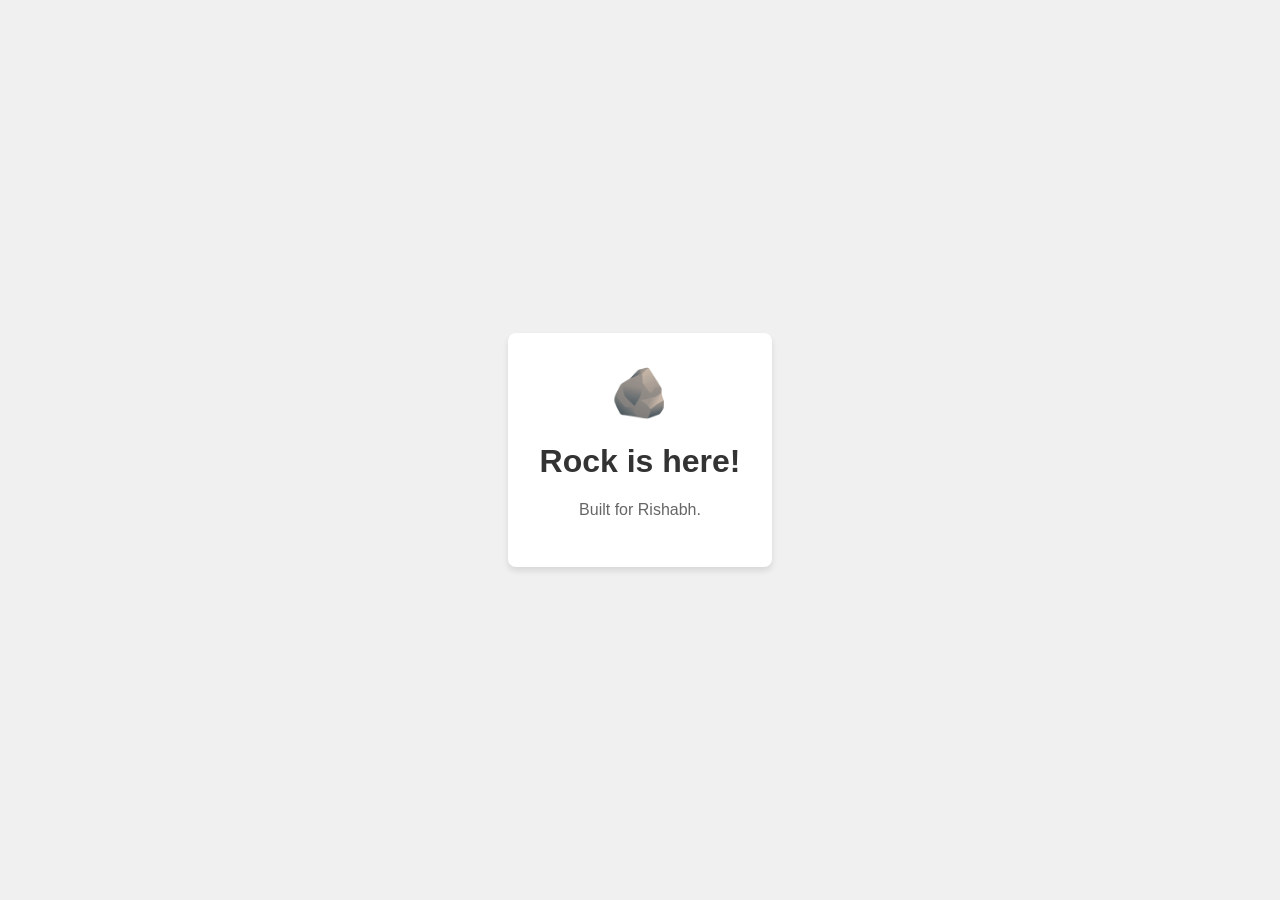
==== index.html @ fd7105ab "Initial one-page website" ====
<!DOCTYPE html>
<html lang="en">
<head>
    <meta charset="UTF-8">
    <meta name="viewport" content="width=device-width, initial-scale=1.0">
    <title>Rishabh & Rock</title>
    <style>
        body {
            font-family: sans-serif;
            display: flex;
            justify-content: center;
            align-items: center;
            height: 100vh;
            margin: 0;
            background-color: #f0f0f0;
        }
        .container {
            text-align: center;
            padding: 2rem;
            background: white;
            box-shadow: 0 4px 6px rgba(0,0,0,0.1);
            border-radius: 8px;
        }
        h1 { color: #333; }
        p { color: #666; }
        .emoji { font-size: 3rem; }
    </style>
</head>
<body>
    <div class="container">
        <div class="emoji">🪨</div>
        <h1>Rock is here!</h1>
        <p>Built for Rishabh.</p>
    </div>
</body>
</html>
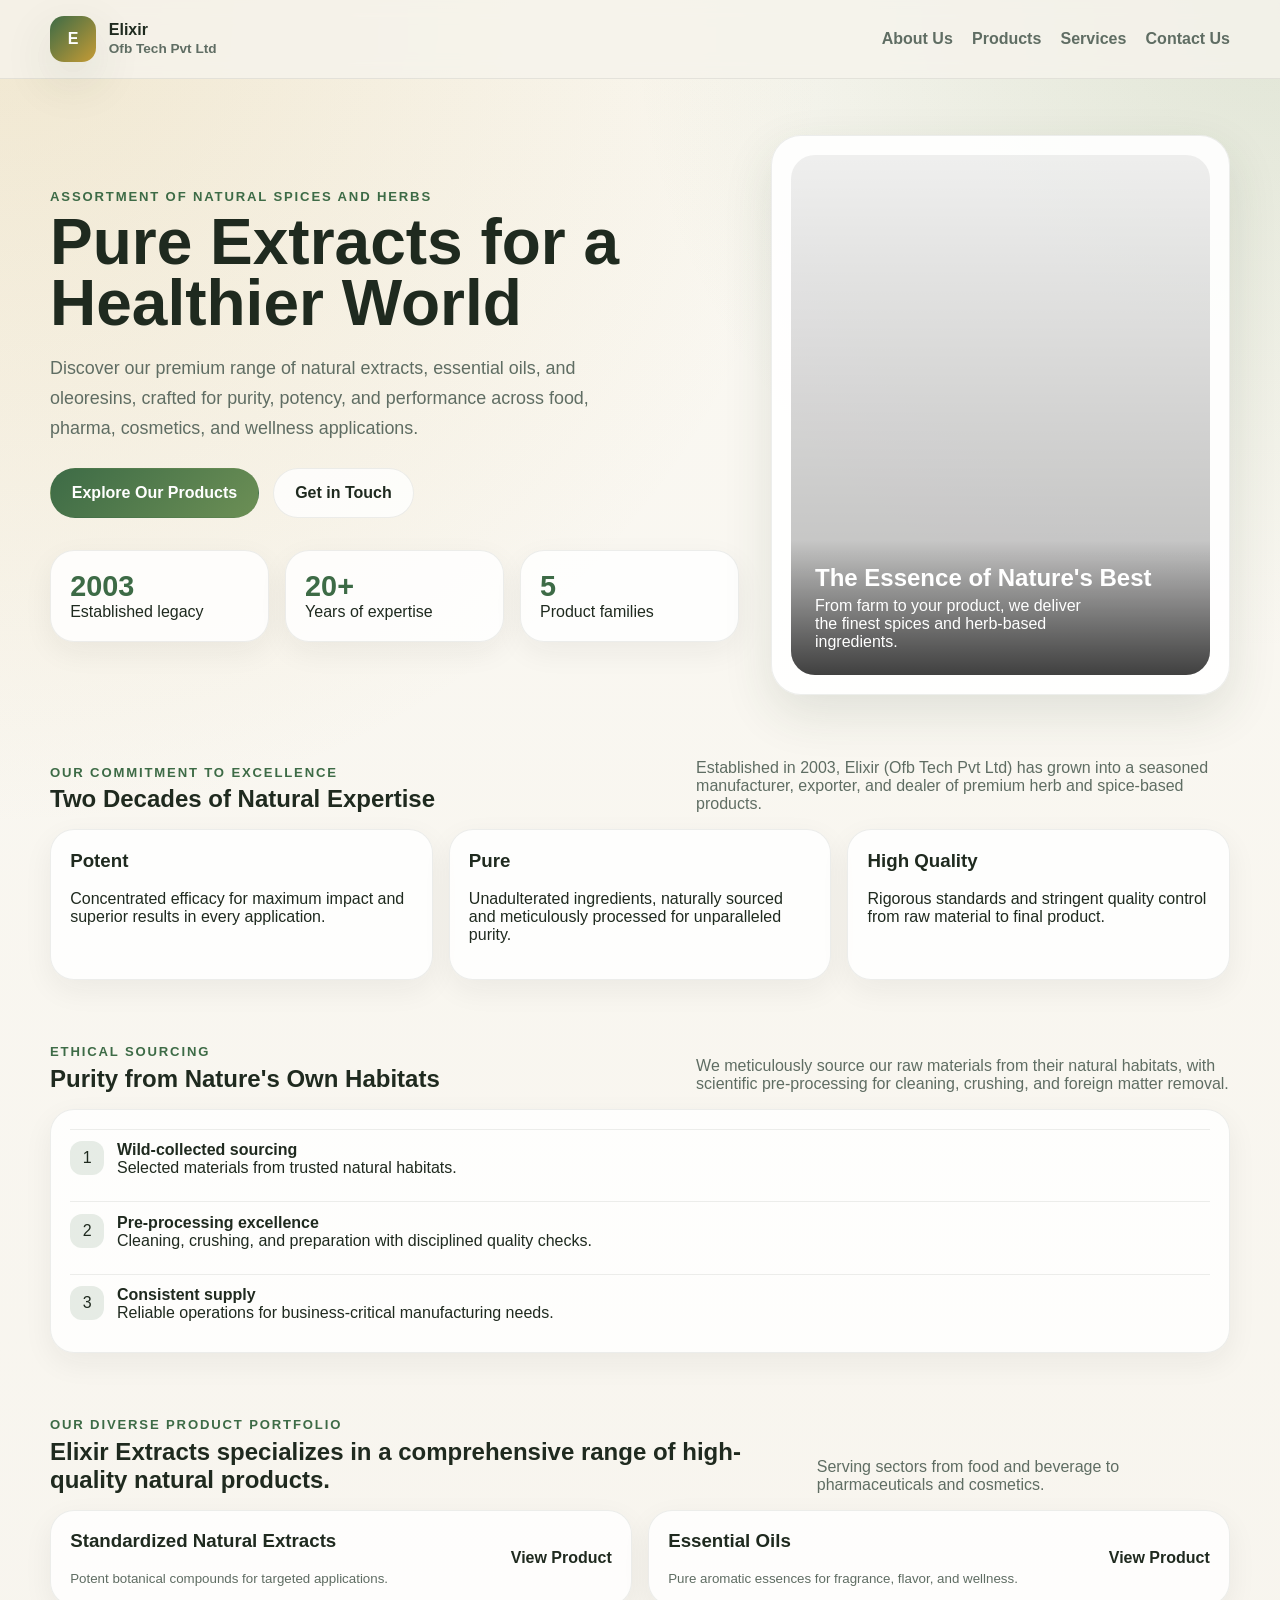
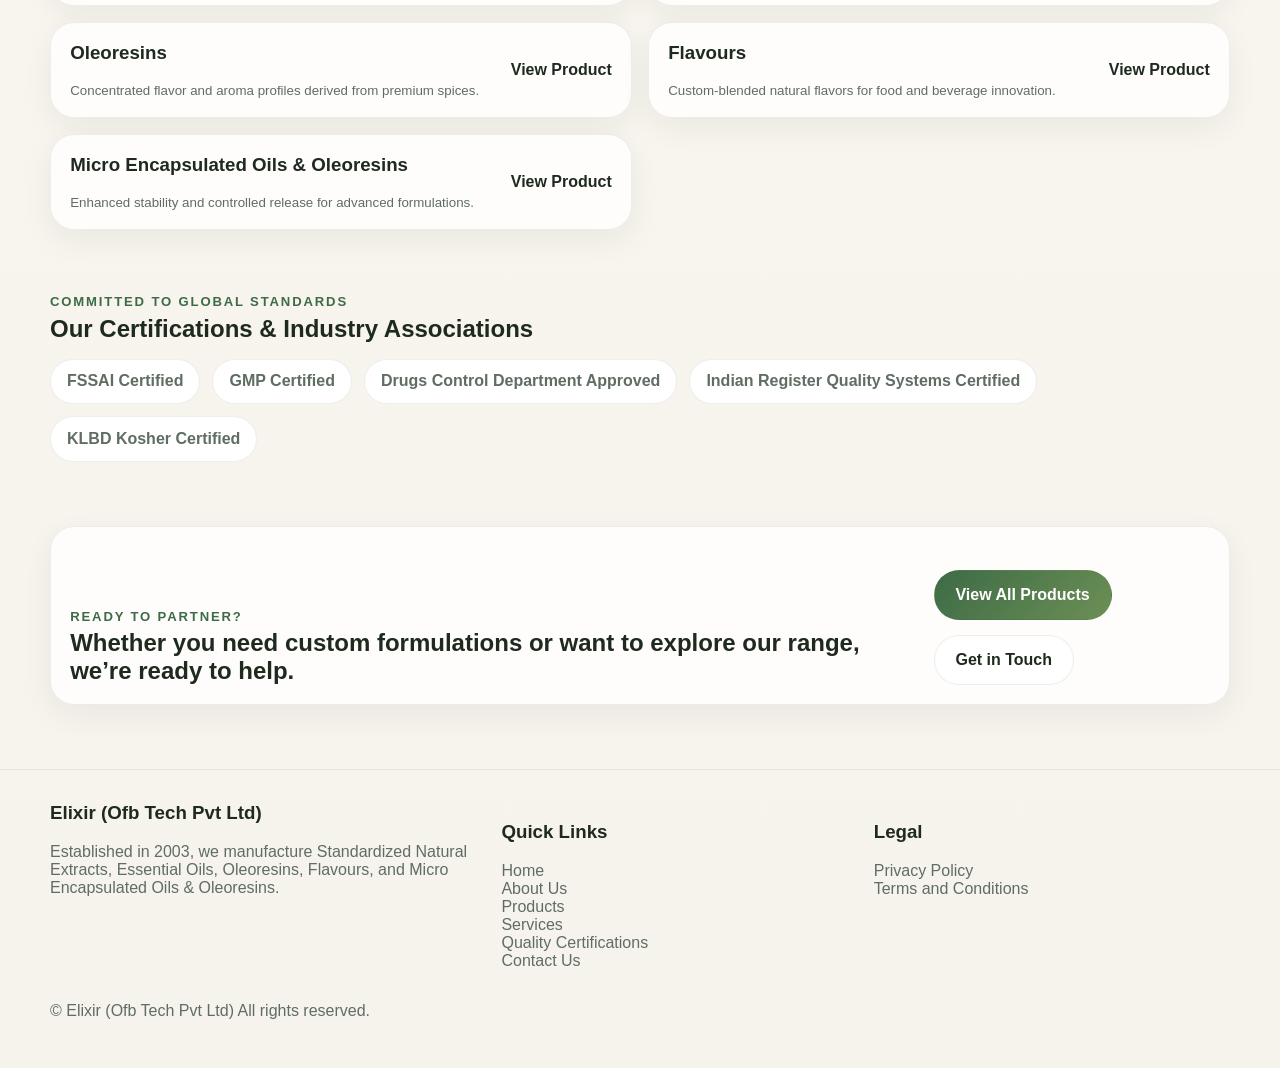
==== commit 7ba09920: "feat: build Elixir landing page" ====
--- a/index.html
+++ b/index.html
@@ -1,36 +1,246 @@
 <!DOCTYPE html>
 <html lang="en">
 <head>
-    <meta charset="UTF-8">
-    <meta name="viewport" content="width=device-width, initial-scale=1.0">
-    <title>Rishabh & Rock</title>
-    <style>
-        body {
-            font-family: sans-serif;
-            display: flex;
-            justify-content: center;
-            align-items: center;
-            height: 100vh;
-            margin: 0;
-            background-color: #f0f0f0;
-        }
-        .container {
-            text-align: center;
-            padding: 2rem;
-            background: white;
-            box-shadow: 0 4px 6px rgba(0,0,0,0.1);
-            border-radius: 8px;
-        }
-        h1 { color: #333; }
-        p { color: #666; }
-        .emoji { font-size: 3rem; }
-    </style>
+  <meta charset="UTF-8" />
+  <meta name="viewport" content="width=device-width, initial-scale=1.0" />
+  <meta name="description" content="Elixir (Ofb Tech Pvt Ltd) - natural extracts, essential oils, oleoresins, and flavors." />
+  <title>Elixir (Ofb Tech Pvt Ltd)</title>
+  <style>
+    :root {
+      --bg: #f6f3ec;
+      --bg-2: #ffffff;
+      --text: #1f2a1f;
+      --muted: #5f6d63;
+      --green: #3d6b46;
+      --green-2: #6c8f55;
+      --gold: #c59b35;
+      --card: rgba(255,255,255,0.9);
+      --border: rgba(31,42,31,0.08);
+      --shadow: 0 18px 50px rgba(44, 62, 45, 0.12);
+    }
+    * { box-sizing: border-box; }
+    html { scroll-behavior: smooth; }
+    body {
+      margin: 0;
+      font-family: Arial, Helvetica, sans-serif;
+      color: var(--text);
+      background:
+        radial-gradient(circle at top left, rgba(197,155,53,0.18), transparent 28%),
+        radial-gradient(circle at top right, rgba(108,143,85,0.18), transparent 22%),
+        linear-gradient(180deg, #faf8f2 0%, var(--bg) 100%);
+    }
+    a { color: inherit; text-decoration: none; }
+    .topbar {
+      position: sticky; top: 0; z-index: 20;
+      backdrop-filter: blur(10px);
+      background: rgba(246,243,236,0.82);
+      border-bottom: 1px solid var(--border);
+    }
+    .wrap { width: min(1180px, calc(100% - 2rem)); margin: 0 auto; }
+    .nav { display: flex; align-items: center; justify-content: space-between; padding: 1rem 0; gap: 1rem; }
+    .brand { display: flex; align-items: center; gap: .8rem; font-weight: 800; }
+    .mark {
+      width: 46px; height: 46px; border-radius: 14px;
+      display: grid; place-items: center; color: white;
+      background: linear-gradient(135deg, var(--green), var(--gold)); box-shadow: var(--shadow);
+    }
+    .links { display: flex; gap: 1.2rem; flex-wrap: wrap; color: var(--muted); font-weight: 600; }
+    .hero { padding: 3.5rem 0 2rem; }
+    .hero-grid { display: grid; grid-template-columns: 1.2fr .8fr; gap: 2rem; align-items: center; }
+    .eyebrow { color: var(--green); font-weight: 800; text-transform: uppercase; letter-spacing: .14em; font-size: .82rem; }
+    h1 { font-size: clamp(2.6rem, 5vw, 5.2rem); line-height: .96; margin: .5rem 0 1rem; }
+    .lead { font-size: 1.12rem; color: var(--muted); max-width: 60ch; line-height: 1.7; }
+    .cta { display: flex; flex-wrap: wrap; gap: .9rem; margin-top: 1.5rem; }
+    .btn {
+      padding: .95rem 1.3rem; border-radius: 999px; font-weight: 700; border: 1px solid transparent;
+      transition: transform .18s ease, box-shadow .18s ease, background .18s ease;
+    }
+    .btn:hover { transform: translateY(-1px); box-shadow: 0 10px 24px rgba(0,0,0,.08); }
+    .primary { background: linear-gradient(135deg, var(--green), var(--green-2)); color: white; }
+    .secondary { background: rgba(255,255,255,.78); border-color: var(--border); }
+    .hero-card {
+      background: var(--card); border: 1px solid var(--border); border-radius: 30px; padding: 1.2rem;
+      box-shadow: var(--shadow);
+    }
+    .hero-image {
+      min-height: 520px; border-radius: 24px; overflow: hidden; position: relative;
+      background:
+        linear-gradient(180deg, rgba(0,0,0,.06), rgba(0,0,0,.28)),
+        url('https://images.unsplash.com/photo-1596040033229-a9821ebd058d?auto=format&fit=crop&w=1200&q=80') center/cover;
+    }
+    .hero-image .overlay {
+      position: absolute; inset: auto 0 0 0; padding: 1.5rem; color: white;
+      background: linear-gradient(180deg, transparent, rgba(0,0,0,.65));
+    }
+    .stats, .cards, .footer-grid { display: grid; gap: 1rem; }
+    .stats { grid-template-columns: repeat(3, 1fr); margin: 2rem 0 0; }
+    .stat, .card, .panel {
+      background: rgba(255,255,255,.82); border: 1px solid var(--border); border-radius: 24px; padding: 1.2rem;
+      box-shadow: 0 10px 30px rgba(31,42,31,.06);
+    }
+    .stat strong { display: block; font-size: 1.8rem; color: var(--green); }
+    section { padding: 2rem 0; }
+    .section-head { display: flex; justify-content: space-between; align-items: end; gap: 1rem; margin-bottom: 1rem; }
+    .section-head p { margin: 0; color: var(--muted); max-width: 60ch; }
+    .cards { grid-template-columns: repeat(3, 1fr); }
+    .card h3, .panel h3 { margin-top: 0; }
+    .feature-list { display: grid; gap: .8rem; }
+    .feature { display: flex; gap: .8rem; align-items: flex-start; padding: .7rem 0; border-top: 1px solid var(--border); }
+    .badge { width: 34px; height: 34px; border-radius: 12px; background: rgba(61,107,70,.12); display:grid; place-items:center; flex: 0 0 auto; }
+    .product-grid { display: grid; grid-template-columns: repeat(2, 1fr); gap: 1rem; }
+    .product { display: flex; justify-content: space-between; gap: 1rem; align-items: center; }
+    .product small { color: var(--muted); display: block; margin-top: .35rem; }
+    .certs { display: flex; gap: .75rem; flex-wrap: wrap; }
+    .certs span {
+      padding: .8rem 1rem; background: white; border: 1px solid var(--border); border-radius: 999px; color: var(--muted);
+      font-weight: 600;
+    }
+    .footer {
+      margin-top: 2rem; padding: 2rem 0 3rem; border-top: 1px solid var(--border); color: var(--muted);
+    }
+    .footer-grid { grid-template-columns: 1.1fr .9fr .9fr; }
+    @media (max-width: 920px) {
+      .hero-grid, .cards, .product-grid, .footer-grid, .stats { grid-template-columns: 1fr; }
+      .links { display: none; }
+      .hero-image { min-height: 360px; }
+    }
+  </style>
 </head>
 <body>
-    <div class="container">
-        <div class="emoji">🪨</div>
-        <h1>Rock is here!</h1>
-        <p>Built for Rishabh.</p>
+  <header class="topbar">
+    <div class="wrap nav">
+      <div class="brand"><div class="mark">E</div><div>Elixir<br><span style="font-weight:600;color:var(--muted);font-size:.85rem;">Ofb Tech Pvt Ltd</span></div></div>
+      <nav class="links">
+        <a href="#about">About Us</a>
+        <a href="#products">Products</a>
+        <a href="#services">Services</a>
+        <a href="#contact">Contact Us</a>
+      </nav>
     </div>
+  </header>
+
+  <main class="wrap">
+    <section class="hero">
+      <div class="hero-grid">
+        <div>
+          <div class="eyebrow">Assortment of natural spices and herbs</div>
+          <h1>Pure Extracts for a Healthier World</h1>
+          <p class="lead">Discover our premium range of natural extracts, essential oils, and oleoresins, crafted for purity, potency, and performance across food, pharma, cosmetics, and wellness applications.</p>
+          <div class="cta">
+            <a class="btn primary" href="#products">Explore Our Products</a>
+            <a class="btn secondary" href="#contact">Get in Touch</a>
+          </div>
+          <div class="stats">
+            <div class="stat"><strong>2003</strong><span>Established legacy</span></div>
+            <div class="stat"><strong>20+</strong><span>Years of expertise</span></div>
+            <div class="stat"><strong>5</strong><span>Product families</span></div>
+          </div>
+        </div>
+        <div class="hero-card">
+          <div class="hero-image">
+            <div class="overlay">
+              <h2 style="margin:0 0 .35rem;">The Essence of Nature's Best</h2>
+              <p style="margin:0; max-width: 32ch;">From farm to your product, we deliver the finest spices and herb-based ingredients.</p>
+            </div>
+          </div>
+        </div>
+      </div>
+    </section>
+
+    <section id="about">
+      <div class="section-head">
+        <div>
+          <div class="eyebrow">Our Commitment to Excellence</div>
+          <h2 style="margin:.35rem 0 0;">Two Decades of Natural Expertise</h2>
+        </div>
+        <p>Established in 2003, Elixir (Ofb Tech Pvt Ltd) has grown into a seasoned manufacturer, exporter, and dealer of premium herb and spice-based products.</p>
+      </div>
+      <div class="cards">
+        <div class="card"><h3>Potent</h3><p>Concentrated efficacy for maximum impact and superior results in every application.</p></div>
+        <div class="card"><h3>Pure</h3><p>Unadulterated ingredients, naturally sourced and meticulously processed for unparalleled purity.</p></div>
+        <div class="card"><h3>High Quality</h3><p>Rigorous standards and stringent quality control from raw material to final product.</p></div>
+      </div>
+    </section>
+
+    <section id="services">
+      <div class="section-head">
+        <div>
+          <div class="eyebrow">Ethical Sourcing</div>
+          <h2 style="margin:.35rem 0 0;">Purity from Nature's Own Habitats</h2>
+        </div>
+        <p>We meticulously source our raw materials from their natural habitats, with scientific pre-processing for cleaning, crushing, and foreign matter removal.</p>
+      </div>
+      <div class="panel">
+        <div class="feature-list">
+          <div class="feature"><div class="badge">1</div><div><strong>Wild-collected sourcing</strong><div>Selected materials from trusted natural habitats.</div></div></div>
+          <div class="feature"><div class="badge">2</div><div><strong>Pre-processing excellence</strong><div>Cleaning, crushing, and preparation with disciplined quality checks.</div></div></div>
+          <div class="feature"><div class="badge">3</div><div><strong>Consistent supply</strong><div>Reliable operations for business-critical manufacturing needs.</div></div></div>
+        </div>
+      </div>
+    </section>
+
+    <section id="products">
+      <div class="section-head">
+        <div>
+          <div class="eyebrow">Our Diverse Product Portfolio</div>
+          <h2 style="margin:.35rem 0 0;">Elixir Extracts specializes in a comprehensive range of high-quality natural products.</h2>
+        </div>
+        <p>Serving sectors from food and beverage to pharmaceuticals and cosmetics.</p>
+      </div>
+      <div class="product-grid">
+        <div class="card product"><div><h3>Standardized Natural Extracts</h3><small>Potent botanical compounds for targeted applications.</small></div><strong>View Product</strong></div>
+        <div class="card product"><div><h3>Essential Oils</h3><small>Pure aromatic essences for fragrance, flavor, and wellness.</small></div><strong>View Product</strong></div>
+        <div class="card product"><div><h3>Oleoresins</h3><small>Concentrated flavor and aroma profiles derived from premium spices.</small></div><strong>View Product</strong></div>
+        <div class="card product"><div><h3>Flavours</h3><small>Custom-blended natural flavors for food and beverage innovation.</small></div><strong>View Product</strong></div>
+        <div class="card product"><div><h3>Micro Encapsulated Oils & Oleoresins</h3><small>Enhanced stability and controlled release for advanced formulations.</small></div><strong>View Product</strong></div>
+      </div>
+    </section>
+
+    <section>
+      <div class="section-head">
+        <div>
+          <div class="eyebrow">Committed to Global Standards</div>
+          <h2 style="margin:.35rem 0 0;">Our Certifications & Industry Associations</h2>
+        </div>
+      </div>
+      <div class="certs">
+        <span>FSSAI Certified</span>
+        <span>GMP Certified</span>
+        <span>Drugs Control Department Approved</span>
+        <span>Indian Register Quality Systems Certified</span>
+        <span>KLBD Kosher Certified</span>
+      </div>
+    </section>
+
+    <section id="contact">
+      <div class="panel">
+        <div class="section-head" style="margin-bottom:0;">
+          <div>
+            <div class="eyebrow">Ready to Partner?</div>
+            <h2 style="margin:.35rem 0 0;">Whether you need custom formulations or want to explore our range, we’re ready to help.</h2>
+          </div>
+          <div class="cta"><a class="btn primary" href="#products">View All Products</a><a class="btn secondary" href="mailto:hello@elixirextracts.example">Get in Touch</a></div>
+        </div>
+      </div>
+    </section>
+  </main>
+
+  <footer class="footer">
+    <div class="wrap footer-grid">
+      <div>
+        <h3 style="margin-top:0; color:var(--text);">Elixir (Ofb Tech Pvt Ltd)</h3>
+        <p>Established in 2003, we manufacture Standardized Natural Extracts, Essential Oils, Oleoresins, Flavours, and Micro Encapsulated Oils & Oleoresins.</p>
+      </div>
+      <div>
+        <h3 style="color:var(--text);">Quick Links</h3>
+        <p>Home<br>About Us<br>Products<br>Services<br>Quality Certifications<br>Contact Us</p>
+      </div>
+      <div>
+        <h3 style="color:var(--text);">Legal</h3>
+        <p>Privacy Policy<br>Terms and Conditions</p>
+      </div>
+    </div>
+    <div class="wrap" style="margin-top:1rem;">© Elixir (Ofb Tech Pvt Ltd) All rights reserved.</div>
+  </footer>
 </body>
 </html>
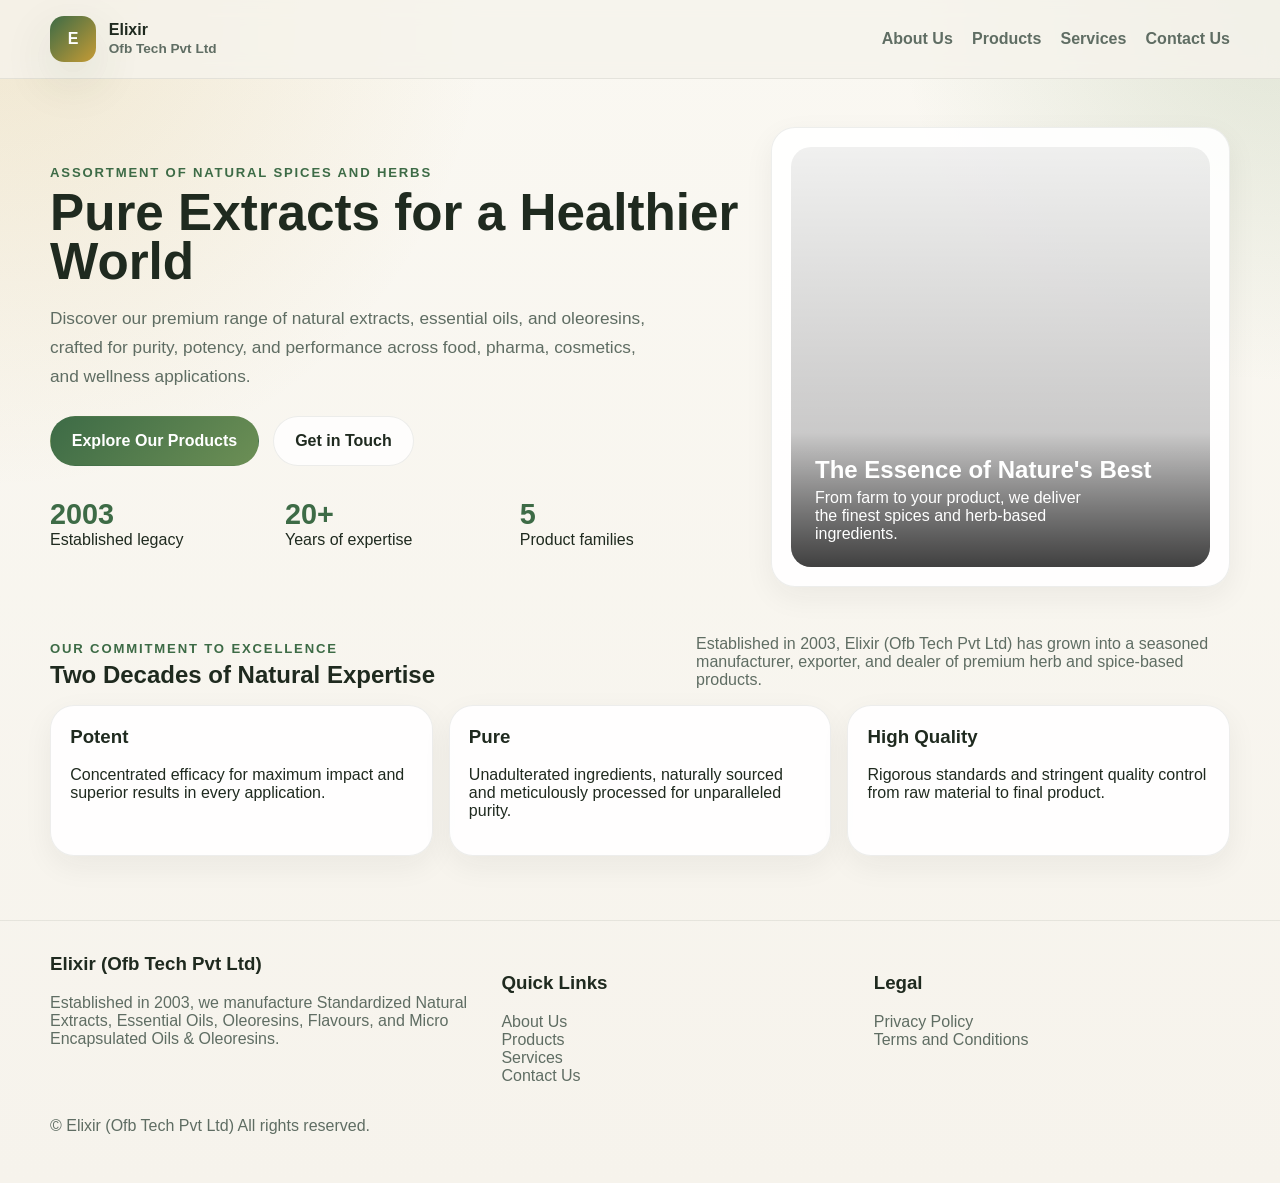
==== commit b4201e27: "feat: convert site to multi-page layout" ====
--- a/index.html
+++ b/index.html
@@ -5,130 +5,31 @@
   <meta name="viewport" content="width=device-width, initial-scale=1.0" />
   <meta name="description" content="Elixir (Ofb Tech Pvt Ltd) - natural extracts, essential oils, oleoresins, and flavors." />
   <title>Elixir (Ofb Tech Pvt Ltd)</title>
-  <style>
-    :root {
-      --bg: #f6f3ec;
-      --bg-2: #ffffff;
-      --text: #1f2a1f;
-      --muted: #5f6d63;
-      --green: #3d6b46;
-      --green-2: #6c8f55;
-      --gold: #c59b35;
-      --card: rgba(255,255,255,0.9);
-      --border: rgba(31,42,31,0.08);
-      --shadow: 0 18px 50px rgba(44, 62, 45, 0.12);
-    }
-    * { box-sizing: border-box; }
-    html { scroll-behavior: smooth; }
-    body {
-      margin: 0;
-      font-family: Arial, Helvetica, sans-serif;
-      color: var(--text);
-      background:
-        radial-gradient(circle at top left, rgba(197,155,53,0.18), transparent 28%),
-        radial-gradient(circle at top right, rgba(108,143,85,0.18), transparent 22%),
-        linear-gradient(180deg, #faf8f2 0%, var(--bg) 100%);
-    }
-    a { color: inherit; text-decoration: none; }
-    .topbar {
-      position: sticky; top: 0; z-index: 20;
-      backdrop-filter: blur(10px);
-      background: rgba(246,243,236,0.82);
-      border-bottom: 1px solid var(--border);
-    }
-    .wrap { width: min(1180px, calc(100% - 2rem)); margin: 0 auto; }
-    .nav { display: flex; align-items: center; justify-content: space-between; padding: 1rem 0; gap: 1rem; }
-    .brand { display: flex; align-items: center; gap: .8rem; font-weight: 800; }
-    .mark {
-      width: 46px; height: 46px; border-radius: 14px;
-      display: grid; place-items: center; color: white;
-      background: linear-gradient(135deg, var(--green), var(--gold)); box-shadow: var(--shadow);
-    }
-    .links { display: flex; gap: 1.2rem; flex-wrap: wrap; color: var(--muted); font-weight: 600; }
-    .hero { padding: 3.5rem 0 2rem; }
-    .hero-grid { display: grid; grid-template-columns: 1.2fr .8fr; gap: 2rem; align-items: center; }
-    .eyebrow { color: var(--green); font-weight: 800; text-transform: uppercase; letter-spacing: .14em; font-size: .82rem; }
-    h1 { font-size: clamp(2.6rem, 5vw, 5.2rem); line-height: .96; margin: .5rem 0 1rem; }
-    .lead { font-size: 1.12rem; color: var(--muted); max-width: 60ch; line-height: 1.7; }
-    .cta { display: flex; flex-wrap: wrap; gap: .9rem; margin-top: 1.5rem; }
-    .btn {
-      padding: .95rem 1.3rem; border-radius: 999px; font-weight: 700; border: 1px solid transparent;
-      transition: transform .18s ease, box-shadow .18s ease, background .18s ease;
-    }
-    .btn:hover { transform: translateY(-1px); box-shadow: 0 10px 24px rgba(0,0,0,.08); }
-    .primary { background: linear-gradient(135deg, var(--green), var(--green-2)); color: white; }
-    .secondary { background: rgba(255,255,255,.78); border-color: var(--border); }
-    .hero-card {
-      background: var(--card); border: 1px solid var(--border); border-radius: 30px; padding: 1.2rem;
-      box-shadow: var(--shadow);
-    }
-    .hero-image {
-      min-height: 520px; border-radius: 24px; overflow: hidden; position: relative;
-      background:
-        linear-gradient(180deg, rgba(0,0,0,.06), rgba(0,0,0,.28)),
-        url('https://images.unsplash.com/photo-1596040033229-a9821ebd058d?auto=format&fit=crop&w=1200&q=80') center/cover;
-    }
-    .hero-image .overlay {
-      position: absolute; inset: auto 0 0 0; padding: 1.5rem; color: white;
-      background: linear-gradient(180deg, transparent, rgba(0,0,0,.65));
-    }
-    .stats, .cards, .footer-grid { display: grid; gap: 1rem; }
-    .stats { grid-template-columns: repeat(3, 1fr); margin: 2rem 0 0; }
-    .stat, .card, .panel {
-      background: rgba(255,255,255,.82); border: 1px solid var(--border); border-radius: 24px; padding: 1.2rem;
-      box-shadow: 0 10px 30px rgba(31,42,31,.06);
-    }
-    .stat strong { display: block; font-size: 1.8rem; color: var(--green); }
-    section { padding: 2rem 0; }
-    .section-head { display: flex; justify-content: space-between; align-items: end; gap: 1rem; margin-bottom: 1rem; }
-    .section-head p { margin: 0; color: var(--muted); max-width: 60ch; }
-    .cards { grid-template-columns: repeat(3, 1fr); }
-    .card h3, .panel h3 { margin-top: 0; }
-    .feature-list { display: grid; gap: .8rem; }
-    .feature { display: flex; gap: .8rem; align-items: flex-start; padding: .7rem 0; border-top: 1px solid var(--border); }
-    .badge { width: 34px; height: 34px; border-radius: 12px; background: rgba(61,107,70,.12); display:grid; place-items:center; flex: 0 0 auto; }
-    .product-grid { display: grid; grid-template-columns: repeat(2, 1fr); gap: 1rem; }
-    .product { display: flex; justify-content: space-between; gap: 1rem; align-items: center; }
-    .product small { color: var(--muted); display: block; margin-top: .35rem; }
-    .certs { display: flex; gap: .75rem; flex-wrap: wrap; }
-    .certs span {
-      padding: .8rem 1rem; background: white; border: 1px solid var(--border); border-radius: 999px; color: var(--muted);
-      font-weight: 600;
-    }
-    .footer {
-      margin-top: 2rem; padding: 2rem 0 3rem; border-top: 1px solid var(--border); color: var(--muted);
-    }
-    .footer-grid { grid-template-columns: 1.1fr .9fr .9fr; }
-    @media (max-width: 920px) {
-      .hero-grid, .cards, .product-grid, .footer-grid, .stats { grid-template-columns: 1fr; }
-      .links { display: none; }
-      .hero-image { min-height: 360px; }
-    }
-  </style>
+  <link rel="stylesheet" href="styles.css" />
 </head>
 <body>
   <header class="topbar">
     <div class="wrap nav">
-      <div class="brand"><div class="mark">E</div><div>Elixir<br><span style="font-weight:600;color:var(--muted);font-size:.85rem;">Ofb Tech Pvt Ltd</span></div></div>
+      <a class="brand" href="index.html"><div class="mark">E</div><div>Elixir<br><span style="font-weight:600;color:var(--muted);font-size:.85rem;">Ofb Tech Pvt Ltd</span></div></a>
       <nav class="links">
-        <a href="#about">About Us</a>
-        <a href="#products">Products</a>
-        <a href="#services">Services</a>
-        <a href="#contact">Contact Us</a>
+        <a href="about.html">About Us</a>
+        <a href="products.html">Products</a>
+        <a href="services.html">Services</a>
+        <a href="contact.html">Contact Us</a>
       </nav>
     </div>
   </header>
 
   <main class="wrap">
-    <section class="hero">
+    <section class="page-hero">
       <div class="hero-grid">
         <div>
           <div class="eyebrow">Assortment of natural spices and herbs</div>
           <h1>Pure Extracts for a Healthier World</h1>
           <p class="lead">Discover our premium range of natural extracts, essential oils, and oleoresins, crafted for purity, potency, and performance across food, pharma, cosmetics, and wellness applications.</p>
           <div class="cta">
-            <a class="btn primary" href="#products">Explore Our Products</a>
-            <a class="btn secondary" href="#contact">Get in Touch</a>
+            <a class="btn primary" href="products.html">Explore Our Products</a>
+            <a class="btn secondary" href="contact.html">Get in Touch</a>
           </div>
           <div class="stats">
             <div class="stat"><strong>2003</strong><span>Established legacy</span></div>
@@ -147,7 +48,7 @@
       </div>
     </section>
 
-    <section id="about">
+    <section>
       <div class="section-head">
         <div>
           <div class="eyebrow">Our Commitment to Excellence</div>
@@ -156,71 +57,9 @@
         <p>Established in 2003, Elixir (Ofb Tech Pvt Ltd) has grown into a seasoned manufacturer, exporter, and dealer of premium herb and spice-based products.</p>
       </div>
       <div class="cards">
-        <div class="card"><h3>Potent</h3><p>Concentrated efficacy for maximum impact and superior results in every application.</p></div>
-        <div class="card"><h3>Pure</h3><p>Unadulterated ingredients, naturally sourced and meticulously processed for unparalleled purity.</p></div>
-        <div class="card"><h3>High Quality</h3><p>Rigorous standards and stringent quality control from raw material to final product.</p></div>
-      </div>
-    </section>
-
-    <section id="services">
-      <div class="section-head">
-        <div>
-          <div class="eyebrow">Ethical Sourcing</div>
-          <h2 style="margin:.35rem 0 0;">Purity from Nature's Own Habitats</h2>
-        </div>
-        <p>We meticulously source our raw materials from their natural habitats, with scientific pre-processing for cleaning, crushing, and foreign matter removal.</p>
-      </div>
-      <div class="panel">
-        <div class="feature-list">
-          <div class="feature"><div class="badge">1</div><div><strong>Wild-collected sourcing</strong><div>Selected materials from trusted natural habitats.</div></div></div>
-          <div class="feature"><div class="badge">2</div><div><strong>Pre-processing excellence</strong><div>Cleaning, crushing, and preparation with disciplined quality checks.</div></div></div>
-          <div class="feature"><div class="badge">3</div><div><strong>Consistent supply</strong><div>Reliable operations for business-critical manufacturing needs.</div></div></div>
-        </div>
-      </div>
-    </section>
-
-    <section id="products">
-      <div class="section-head">
-        <div>
-          <div class="eyebrow">Our Diverse Product Portfolio</div>
-          <h2 style="margin:.35rem 0 0;">Elixir Extracts specializes in a comprehensive range of high-quality natural products.</h2>
-        </div>
-        <p>Serving sectors from food and beverage to pharmaceuticals and cosmetics.</p>
-      </div>
-      <div class="product-grid">
-        <div class="card product"><div><h3>Standardized Natural Extracts</h3><small>Potent botanical compounds for targeted applications.</small></div><strong>View Product</strong></div>
-        <div class="card product"><div><h3>Essential Oils</h3><small>Pure aromatic essences for fragrance, flavor, and wellness.</small></div><strong>View Product</strong></div>
-        <div class="card product"><div><h3>Oleoresins</h3><small>Concentrated flavor and aroma profiles derived from premium spices.</small></div><strong>View Product</strong></div>
-        <div class="card product"><div><h3>Flavours</h3><small>Custom-blended natural flavors for food and beverage innovation.</small></div><strong>View Product</strong></div>
-        <div class="card product"><div><h3>Micro Encapsulated Oils & Oleoresins</h3><small>Enhanced stability and controlled release for advanced formulations.</small></div><strong>View Product</strong></div>
-      </div>
-    </section>
-
-    <section>
-      <div class="section-head">
-        <div>
-          <div class="eyebrow">Committed to Global Standards</div>
-          <h2 style="margin:.35rem 0 0;">Our Certifications & Industry Associations</h2>
-        </div>
-      </div>
-      <div class="certs">
-        <span>FSSAI Certified</span>
-        <span>GMP Certified</span>
-        <span>Drugs Control Department Approved</span>
-        <span>Indian Register Quality Systems Certified</span>
-        <span>KLBD Kosher Certified</span>
-      </div>
-    </section>
-
-    <section id="contact">
-      <div class="panel">
-        <div class="section-head" style="margin-bottom:0;">
-          <div>
-            <div class="eyebrow">Ready to Partner?</div>
-            <h2 style="margin:.35rem 0 0;">Whether you need custom formulations or want to explore our range, we’re ready to help.</h2>
-          </div>
-          <div class="cta"><a class="btn primary" href="#products">View All Products</a><a class="btn secondary" href="mailto:hello@elixirextracts.example">Get in Touch</a></div>
-        </div>
+        <a class="card" href="about.html"><h3>Potent</h3><p>Concentrated efficacy for maximum impact and superior results in every application.</p></a>
+        <a class="card" href="products.html"><h3>Pure</h3><p>Unadulterated ingredients, naturally sourced and meticulously processed for unparalleled purity.</p></a>
+        <a class="card" href="services.html"><h3>High Quality</h3><p>Rigorous standards and stringent quality control from raw material to final product.</p></a>
       </div>
     </section>
   </main>
@@ -233,7 +72,7 @@
       </div>
       <div>
         <h3 style="color:var(--text);">Quick Links</h3>
-        <p>Home<br>About Us<br>Products<br>Services<br>Quality Certifications<br>Contact Us</p>
+        <p><a href="about.html">About Us</a><br><a href="products.html">Products</a><br><a href="services.html">Services</a><br><a href="contact.html">Contact Us</a></p>
       </div>
       <div>
         <h3 style="color:var(--text);">Legal</h3>
@@ -243,4 +82,4 @@
     <div class="wrap" style="margin-top:1rem;">© Elixir (Ofb Tech Pvt Ltd) All rights reserved.</div>
   </footer>
 </body>
-</html>
+</html>
--- a/styles.css
+++ b/styles.css
@@ -0,0 +1,111 @@
+ :root {
+  --bg: #f6f3ec;
+  --text: #1f2a1f;
+  --muted: #5f6d63;
+  --green: #3d6b46;
+  --green-2: #6c8f55;
+  --gold: #c59b35;
+  --card: rgba(255,255,255,0.9);
+  --border: rgba(31,42,31,0.08);
+  --shadow: 0 18px 50px rgba(44, 62, 45, 0.12);
+}
+* { box-sizing: border-box; }
+html { scroll-behavior: smooth; }
+body {
+  margin: 0;
+  font-family: Arial, Helvetica, sans-serif;
+  color: var(--text);
+  background:
+    radial-gradient(circle at top left, rgba(197,155,53,0.18), transparent 28%),
+    radial-gradient(circle at top right, rgba(108,143,85,0.18), transparent 22%),
+    linear-gradient(180deg, #faf8f2 0%, var(--bg) 100%);
+}
+a { color: inherit; text-decoration: none; }
+a:focus-visible, button:focus-visible { outline: 3px solid rgba(61,107,70,.35); outline-offset: 3px; }
+.topbar {
+  position: sticky; top: 0; z-index: 20;
+  backdrop-filter: blur(10px);
+  background: rgba(246,243,236,0.82);
+  border-bottom: 1px solid var(--border);
+}
+.wrap { width: min(1180px, calc(100% - 2rem)); margin: 0 auto; }
+.nav { display: flex; align-items: center; justify-content: space-between; padding: 1rem 0; gap: 1rem; }
+.brand { display: flex; align-items: center; gap: .8rem; font-weight: 800; }
+.mark {
+  width: 46px; height: 46px; border-radius: 14px;
+  display: grid; place-items: center; color: white;
+  background: linear-gradient(135deg, var(--green), var(--gold)); box-shadow: var(--shadow);
+}
+.links { display: flex; gap: 1.2rem; flex-wrap: wrap; color: var(--muted); font-weight: 600; }
+.page-hero { padding: 3rem 0 1rem; }
+.hero-grid { display: grid; grid-template-columns: 1.2fr .8fr; gap: 2rem; align-items: center; }
+.eyebrow { color: var(--green); font-weight: 800; text-transform: uppercase; letter-spacing: .14em; font-size: .82rem; }
+h1 { font-size: clamp(2.4rem, 4vw, 4.5rem); line-height: .96; margin: .5rem 0 1rem; }
+.lead { font-size: 1.08rem; color: var(--muted); max-width: 62ch; line-height: 1.7; }
+.cta { display: flex; flex-wrap: wrap; gap: .9rem; margin-top: 1.5rem; }
+.btn {
+  display: inline-flex; align-items: center; justify-content: center;
+  padding: .95rem 1.3rem; border-radius: 999px; font-weight: 700; border: 1px solid transparent;
+  transition: transform .18s ease, box-shadow .18s ease, background .18s ease;
+}
+.btn:hover { transform: translateY(-1px); box-shadow: 0 10px 24px rgba(0,0,0,.08); }
+.primary { background: linear-gradient(135deg, var(--green), var(--green-2)); color: white; }
+.secondary { background: rgba(255,255,255,.78); border-color: var(--border); }
+.hero-card, .card, .panel {
+  background: var(--card); border: 1px solid var(--border); border-radius: 24px; padding: 1.2rem;
+  box-shadow: 0 10px 30px rgba(31,42,31,.06);
+}
+.hero-image {
+  min-height: 420px; border-radius: 20px; overflow: hidden; position: relative;
+  background:
+    linear-gradient(180deg, rgba(0,0,0,.06), rgba(0,0,0,.28)),
+    url('https://images.unsplash.com/photo-1596040033229-a9821ebd058d?auto=format&fit=crop&w=1200&q=80') center/cover;
+}
+.hero-image .overlay {
+  position: absolute; inset: auto 0 0 0; padding: 1.5rem; color: white;
+  background: linear-gradient(180deg, transparent, rgba(0,0,0,.65));
+}
+.stats, .cards, .footer-grid, .product-grid, .page-grid { display: grid; gap: 1rem; }
+.stats { grid-template-columns: repeat(3, 1fr); margin: 2rem 0 0; }
+.stat strong { display: block; font-size: 1.8rem; color: var(--green); }
+section { padding: 2rem 0; }
+.section-head { display: flex; justify-content: space-between; align-items: end; gap: 1rem; margin-bottom: 1rem; }
+.section-head p { margin: 0; color: var(--muted); max-width: 60ch; }
+.cards { grid-template-columns: repeat(3, 1fr); }
+.card h3, .panel h3 { margin-top: 0; }
+.feature-list { display: grid; gap: .8rem; }
+.feature { display: flex; gap: .8rem; align-items: flex-start; padding: .7rem 0; border-top: 1px solid var(--border); }
+.badge { width: 34px; height: 34px; border-radius: 12px; background: rgba(61,107,70,.12); display:grid; place-items:center; flex: 0 0 auto; }
+.product-grid { grid-template-columns: repeat(2, 1fr); }
+.product { display: flex; justify-content: space-between; gap: 1rem; align-items: center; }
+.product small { color: var(--muted); display: block; margin-top: .35rem; }
+.certs { display: flex; gap: .75rem; flex-wrap: wrap; }
+.certs span {
+  padding: .8rem 1rem; background: white; border: 1px solid var(--border); border-radius: 999px; color: var(--muted);
+  font-weight: 600;
+}
+.footer {
+  margin-top: 2rem; padding: 2rem 0 3rem; border-top: 1px solid var(--border); color: var(--muted);
+}
+.footer-grid { grid-template-columns: 1.1fr .9fr .9fr; }
+.page-banner { padding: 2.4rem 0 1rem; }
+.pill-row { display:flex; flex-wrap:wrap; gap:.75rem; margin-top:1rem; }
+.pill { padding:.65rem .95rem; border-radius:999px; border:1px solid var(--border); background:rgba(255,255,255,.7); }
+.content-grid { display:grid; gap:1rem; grid-template-columns: 1fr 1fr; }
+.detail-list { margin: 0; padding-left: 1.1rem; color: var(--muted); line-height: 1.8; }
+@media (max-width: 920px) {
+  .wrap { width: min(1180px, calc(100% - 1.1rem)); }
+  .nav { align-items: flex-start; flex-direction: column; }
+  .links { width: 100%; overflow-x: auto; padding-bottom: .25rem; }
+  .links a { white-space: nowrap; }
+  .hero-grid, .cards, .product-grid, .footer-grid, .stats, .content-grid, .page-grid { grid-template-columns: 1fr; }
+  .page-hero { padding-top: 2rem; }
+  .hero-image { min-height: 300px; }
+  .section-head { flex-direction: column; align-items: flex-start; }
+  .section-head p { max-width: none; }
+  .product { align-items: flex-start; flex-direction: column; }
+  .cta { width: 100%; }
+  .btn { width: 100%; }
+  .certs span { width: 100%; text-align: center; }
+  .footer-grid { gap: 1.4rem; }
+}
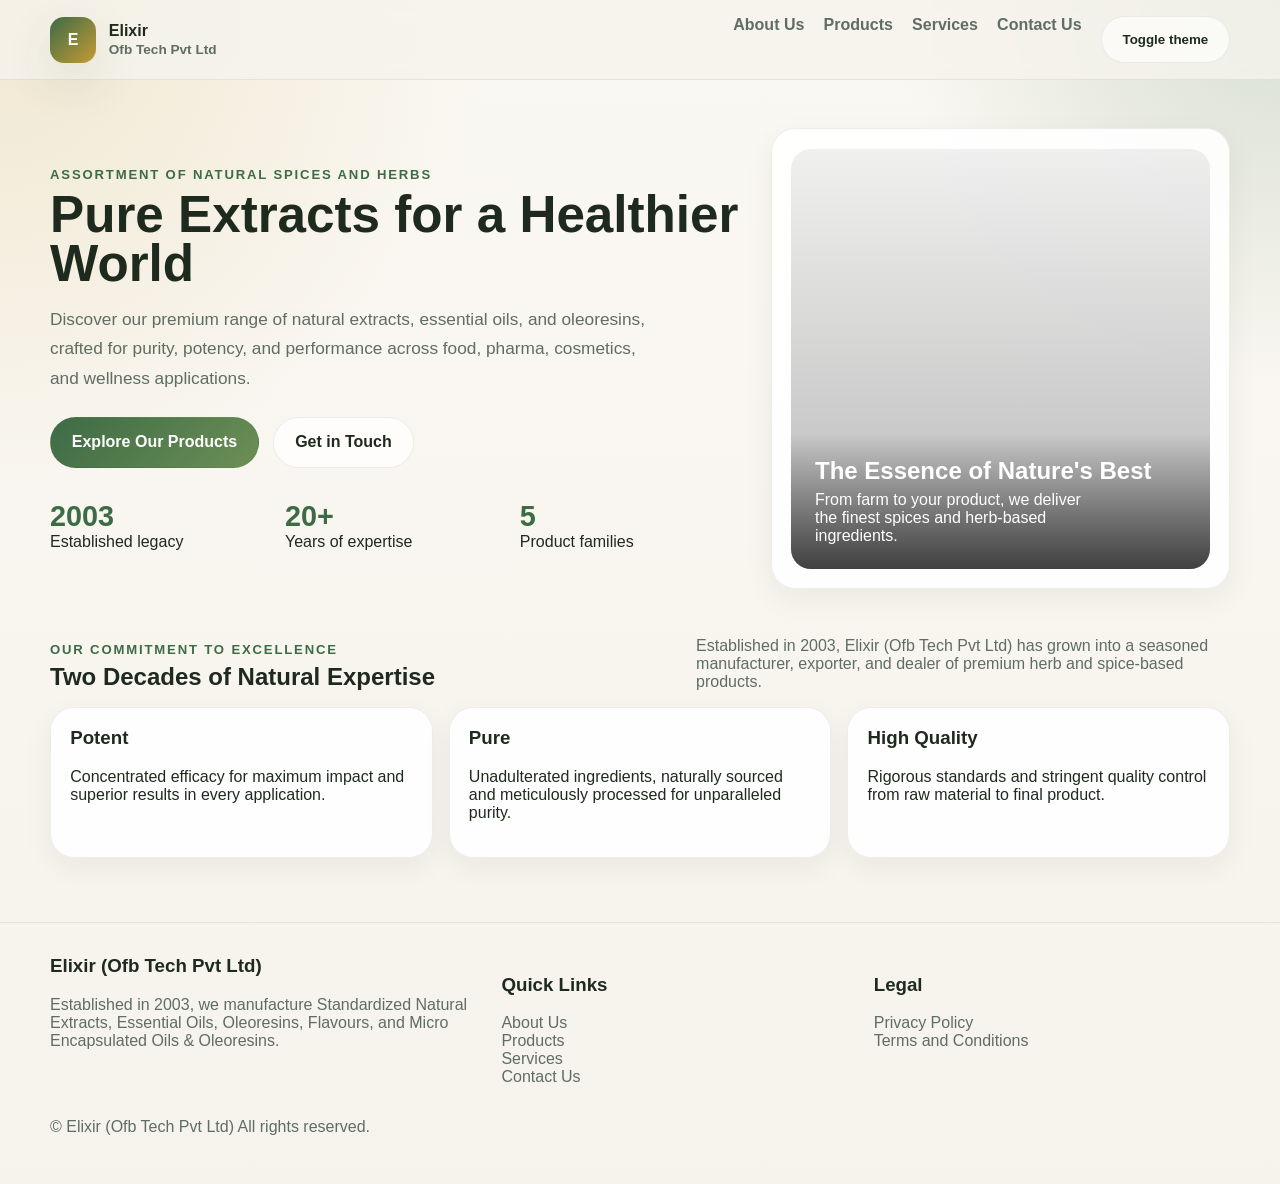
==== commit 49656266: "feat: add dark and light theme toggle" ====
--- a/index.html
+++ b/index.html
@@ -16,7 +16,7 @@
         <a href="products.html">Products</a>
         <a href="services.html">Services</a>
         <a href="contact.html">Contact Us</a>
-      </nav>
+      <button class="btn secondary theme-toggle" id="themeToggle" type="button">Toggle theme</button>
     </div>
   </header>
 
@@ -81,5 +81,22 @@
     </div>
     <div class="wrap" style="margin-top:1rem;">© Elixir (Ofb Tech Pvt Ltd) All rights reserved.</div>
   </footer>
+<script>
+(function(){
+  const key = "elixir-theme";
+  const root = document.documentElement;
+  const saved = localStorage.getItem(key);
+  const preferDark = window.matchMedia && window.matchMedia("(prefers-color-scheme: dark)").matches;
+  root.dataset.theme = saved || (preferDark ? "dark" : "light");
+  const btn = document.getElementById("themeToggle");
+  if (btn) {
+    btn.addEventListener("click", () => {
+      const next = root.dataset.theme === "dark" ? "light" : "dark";
+      root.dataset.theme = next;
+      localStorage.setItem(key, next);
+    });
+  }
+})();
+</script>
 </body>
 </html>
--- a/styles.css
+++ b/styles.css
@@ -1,5 +1,7 @@
- :root {
+ 
+:root {
   --bg: #f6f3ec;
+  --bg2: #faf8f2;
   --text: #1f2a1f;
   --muted: #5f6d63;
   --green: #3d6b46;
@@ -9,6 +11,19 @@
   --border: rgba(31,42,31,0.08);
   --shadow: 0 18px 50px rgba(44, 62, 45, 0.12);
 }
+:root[data-theme="dark"] {
+  --bg: #0f1411;
+  --bg2: #151c18;
+  --text: #edf4ef;
+  --muted: #a5b3a9;
+  --green: #79b38a;
+  --green-2: #4f8761;
+  --gold: #d6b35a;
+  --card: rgba(20,26,22,0.88);
+  --border: rgba(255,255,255,0.08);
+  --shadow: 0 18px 50px rgba(0,0,0,0.3);
+}
+
 * { box-sizing: border-box; }
 html { scroll-behavior: smooth; }
 body {
@@ -16,9 +31,9 @@
   font-family: Arial, Helvetica, sans-serif;
   color: var(--text);
   background:
-    radial-gradient(circle at top left, rgba(197,155,53,0.18), transparent 28%),
-    radial-gradient(circle at top right, rgba(108,143,85,0.18), transparent 22%),
-    linear-gradient(180deg, #faf8f2 0%, var(--bg) 100%);
+    radial-gradient(circle at top left, color-mix(in srgb, var(--gold) 18%, transparent), transparent 28%),
+    radial-gradient(circle at top right, color-mix(in srgb, var(--green) 18%, transparent), transparent 22%),
+    linear-gradient(180deg, var(--bg2) 0%, var(--bg) 100%);
 }
 a { color: inherit; text-decoration: none; }
 a:focus-visible, button:focus-visible { outline: 3px solid rgba(61,107,70,.35); outline-offset: 3px; }
@@ -109,3 +124,6 @@
   .certs span { width: 100%; text-align: center; }
   .footer-grid { gap: 1.4rem; }
 }
+
+.theme-toggle { background: rgba(255,255,255,.65); border: 1px solid var(--border); color: var(--text); }
+:root[data-theme="dark"] .theme-toggle { background: rgba(255,255,255,.05); }
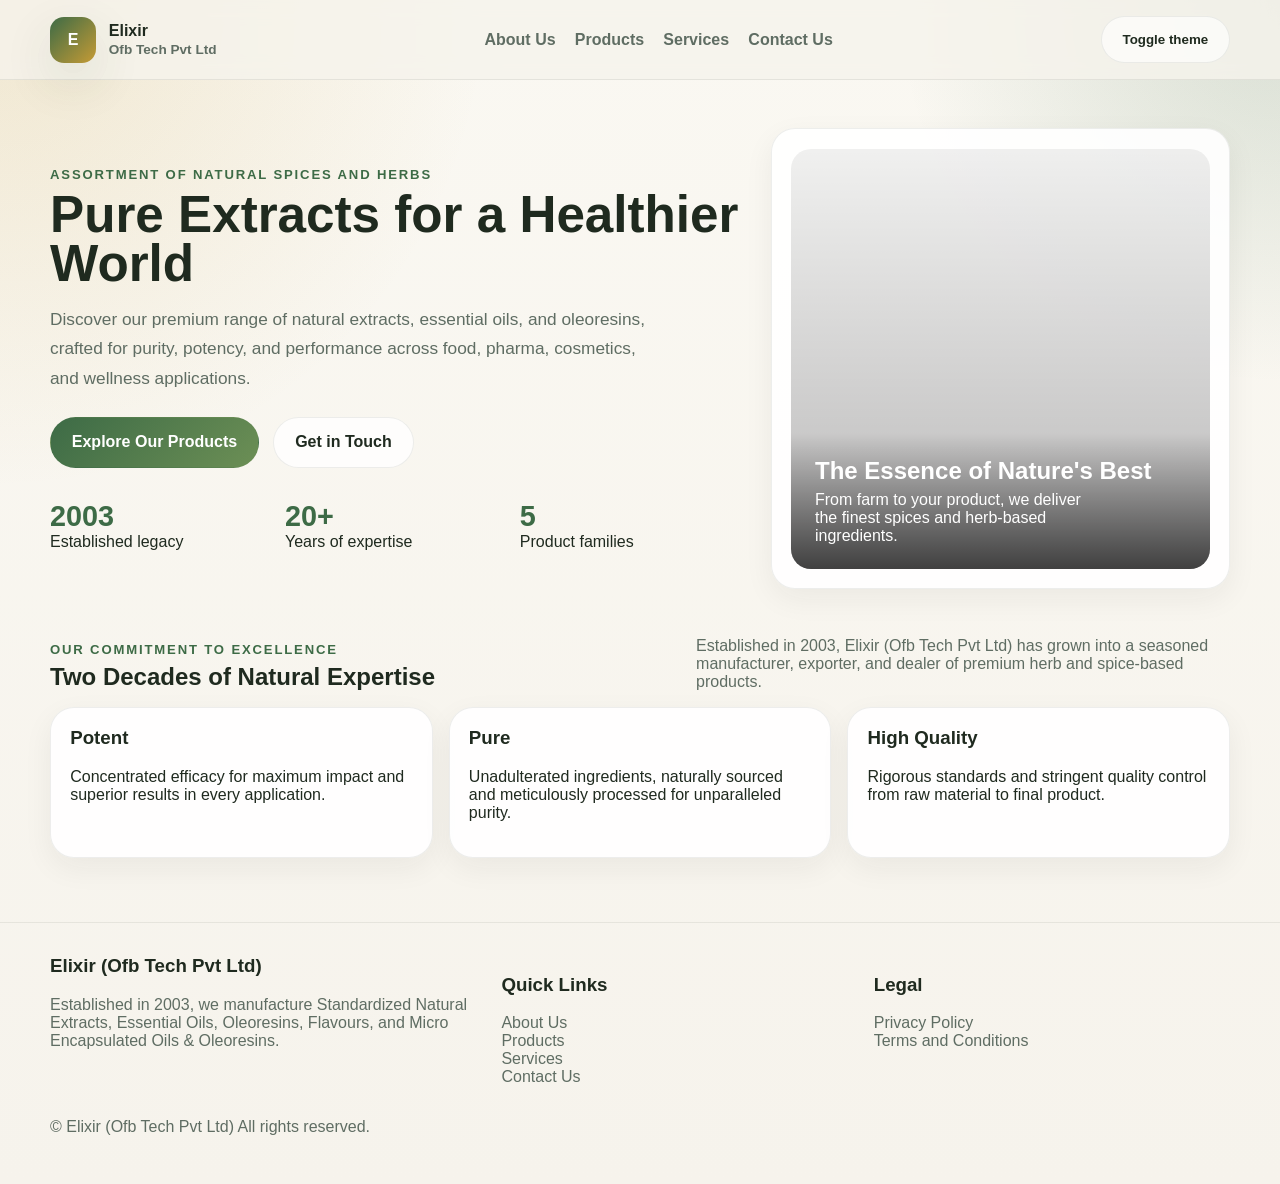
==== commit 7624dfb3: "fix: show theme toggle in header" ====
--- a/index.html
+++ b/index.html
@@ -16,7 +16,8 @@
         <a href="products.html">Products</a>
         <a href="services.html">Services</a>
         <a href="contact.html">Contact Us</a>
-      <button class="btn secondary theme-toggle" id="themeToggle" type="button">Toggle theme</button>
+      </nav>
+      <button class="btn secondary theme-toggle" id="themeToggle" type="button" aria-label="Toggle dark and light theme">Toggle theme</button>
     </div>
   </header>
 
--- a/styles.css
+++ b/styles.css
@@ -113,6 +113,7 @@
   .nav { align-items: flex-start; flex-direction: column; }
   .links { width: 100%; overflow-x: auto; padding-bottom: .25rem; }
   .links a { white-space: nowrap; }
+  .theme-toggle { width: 100%; }
   .hero-grid, .cards, .product-grid, .footer-grid, .stats, .content-grid, .page-grid { grid-template-columns: 1fr; }
   .page-hero { padding-top: 2rem; }
   .hero-image { min-height: 300px; }
@@ -125,5 +126,5 @@
   .footer-grid { gap: 1.4rem; }
 }
 
-.theme-toggle { background: rgba(255,255,255,.65); border: 1px solid var(--border); color: var(--text); }
+.theme-toggle { background: rgba(255,255,255,.65); border: 1px solid var(--border); color: var(--text); white-space: nowrap; flex: 0 0 auto; min-width: 128px; }
 :root[data-theme="dark"] .theme-toggle { background: rgba(255,255,255,.05); }
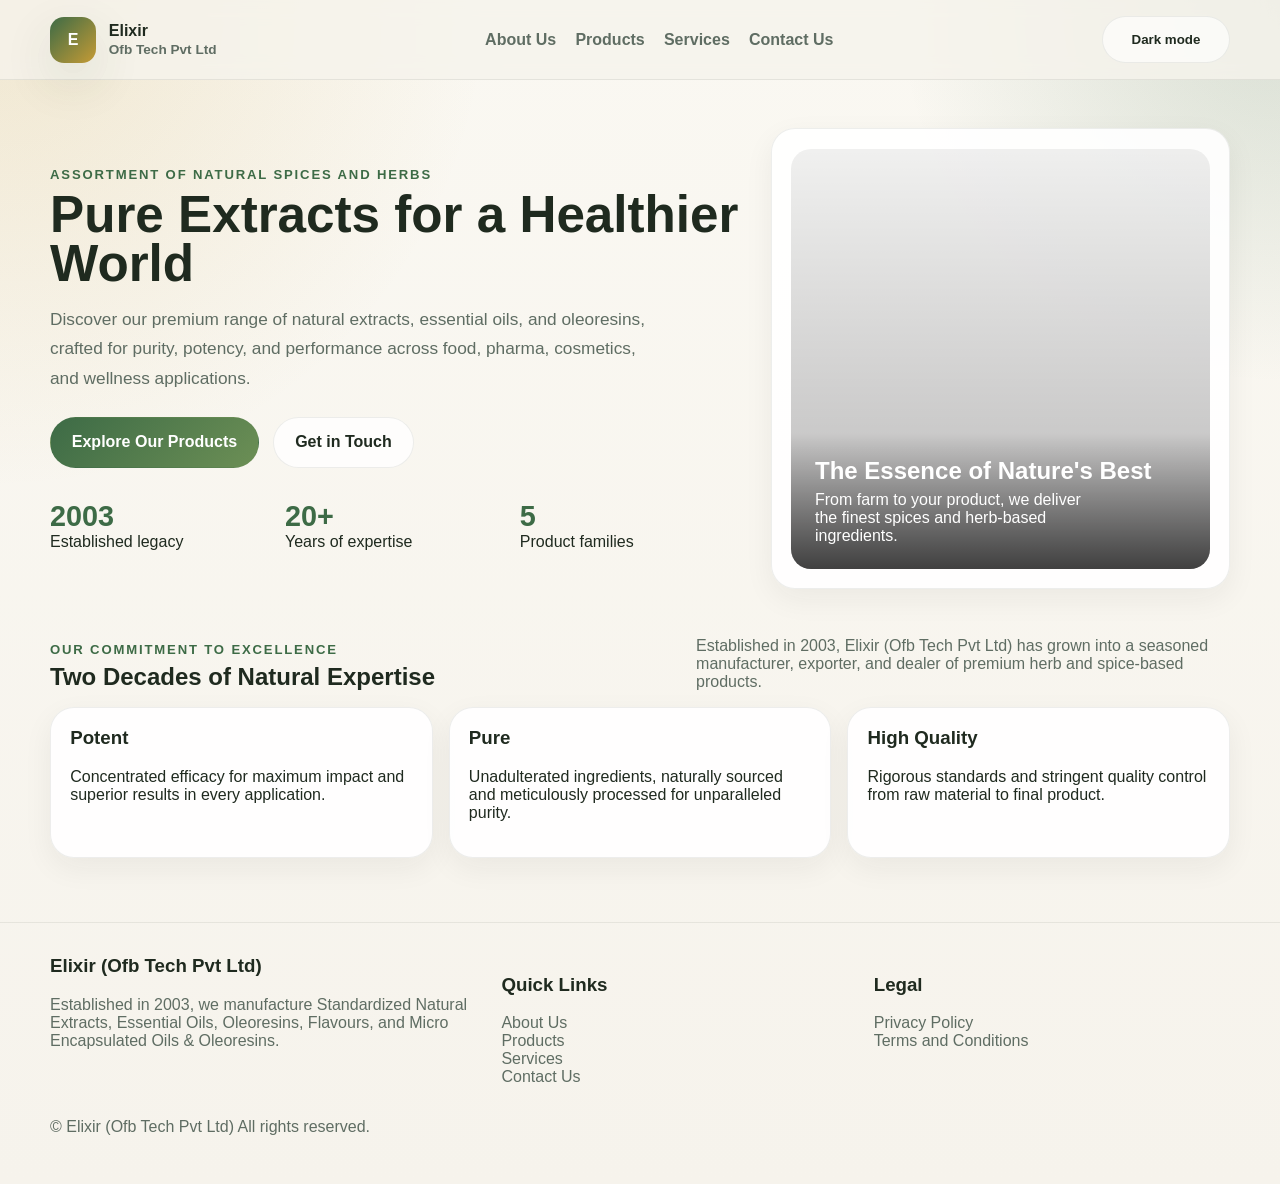
==== commit e807c406: "fix: simplify theme toggle script" ====
--- a/index.html
+++ b/index.html
@@ -17,7 +17,7 @@
         <a href="services.html">Services</a>
         <a href="contact.html">Contact Us</a>
       </nav>
-      <button class="btn secondary theme-toggle" id="themeToggle" type="button" aria-label="Toggle dark and light theme">Toggle theme</button>
+      <button class="btn secondary theme-toggle" id="themeToggle" type="button" aria-label="Toggle dark and light theme">Dark mode</button>
     </div>
   </header>
 
@@ -82,22 +82,6 @@
     </div>
     <div class="wrap" style="margin-top:1rem;">© Elixir (Ofb Tech Pvt Ltd) All rights reserved.</div>
   </footer>
-<script>
-(function(){
-  const key = "elixir-theme";
-  const root = document.documentElement;
-  const saved = localStorage.getItem(key);
-  const preferDark = window.matchMedia && window.matchMedia("(prefers-color-scheme: dark)").matches;
-  root.dataset.theme = saved || (preferDark ? "dark" : "light");
-  const btn = document.getElementById("themeToggle");
-  if (btn) {
-    btn.addEventListener("click", () => {
-      const next = root.dataset.theme === "dark" ? "light" : "dark";
-      root.dataset.theme = next;
-      localStorage.setItem(key, next);
-    });
-  }
-})();
-</script>
+<script src="theme.js"></script>
 </body>
 </html>
